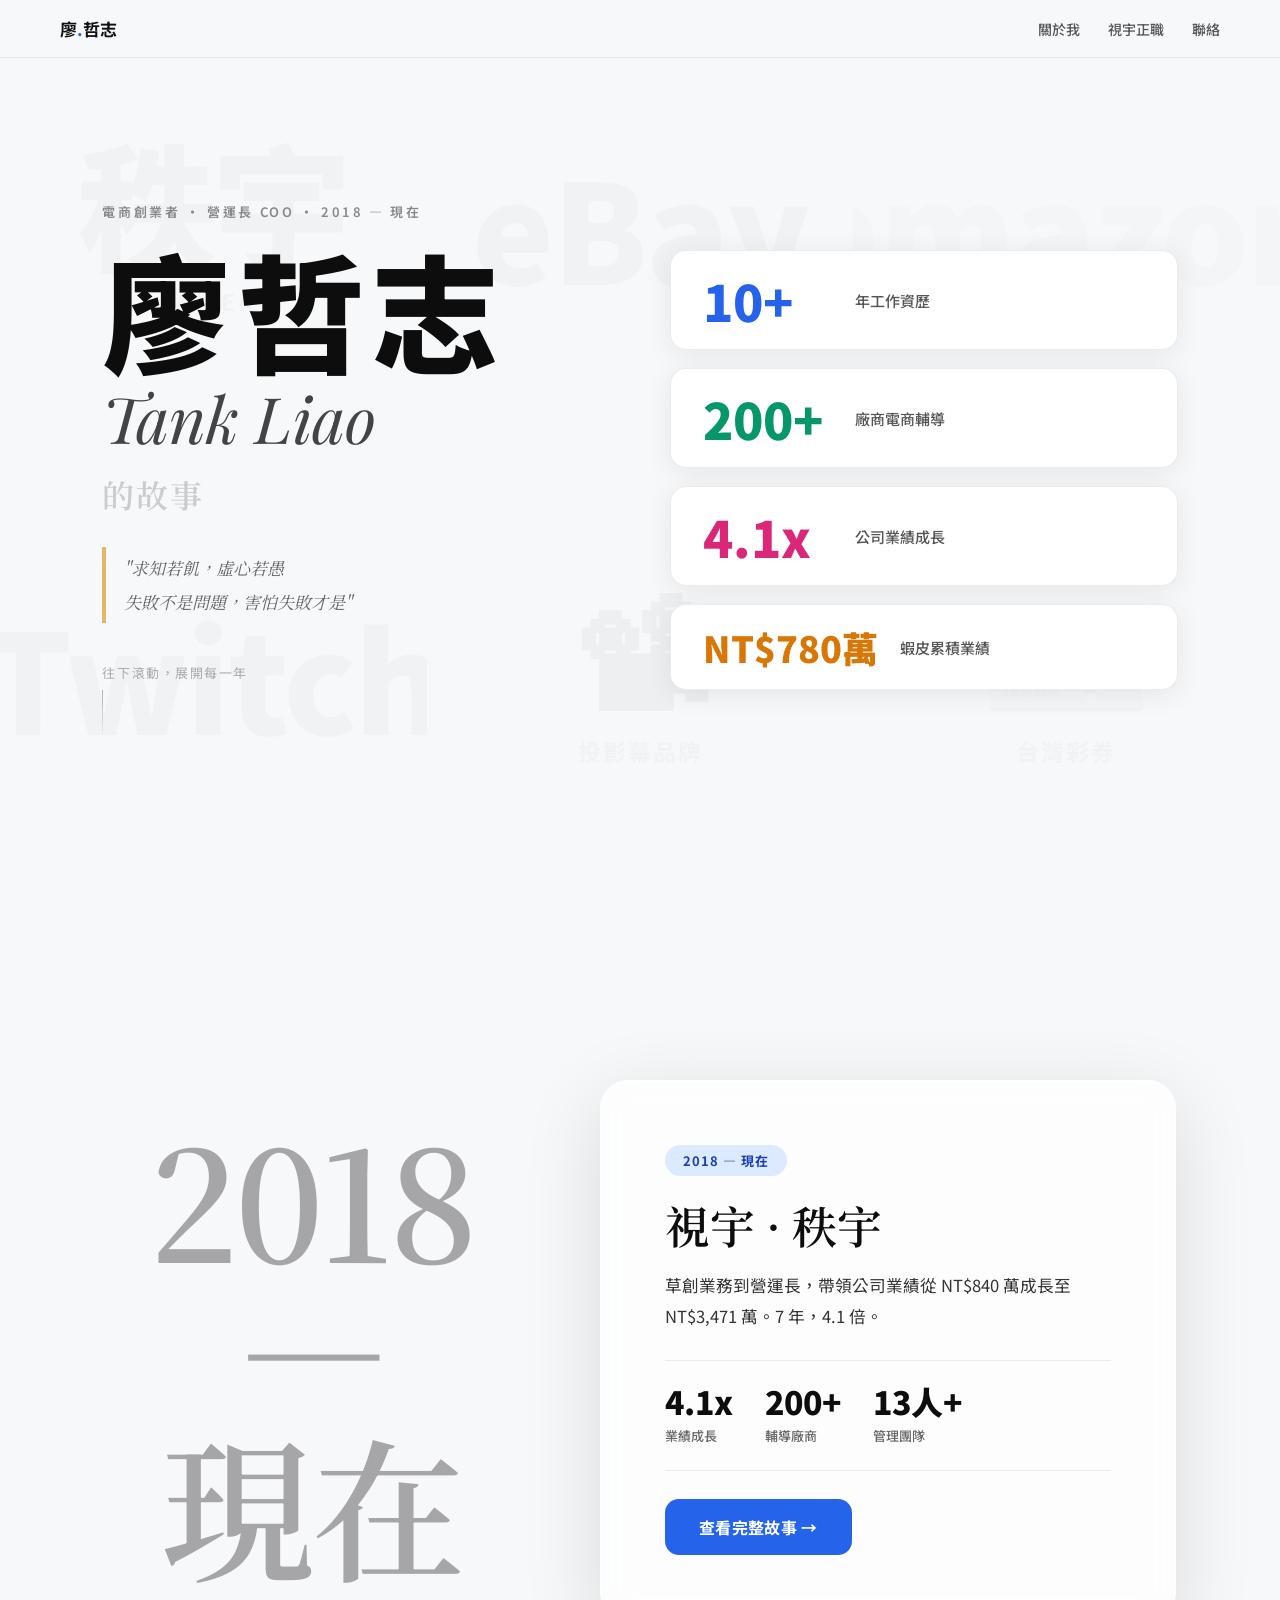
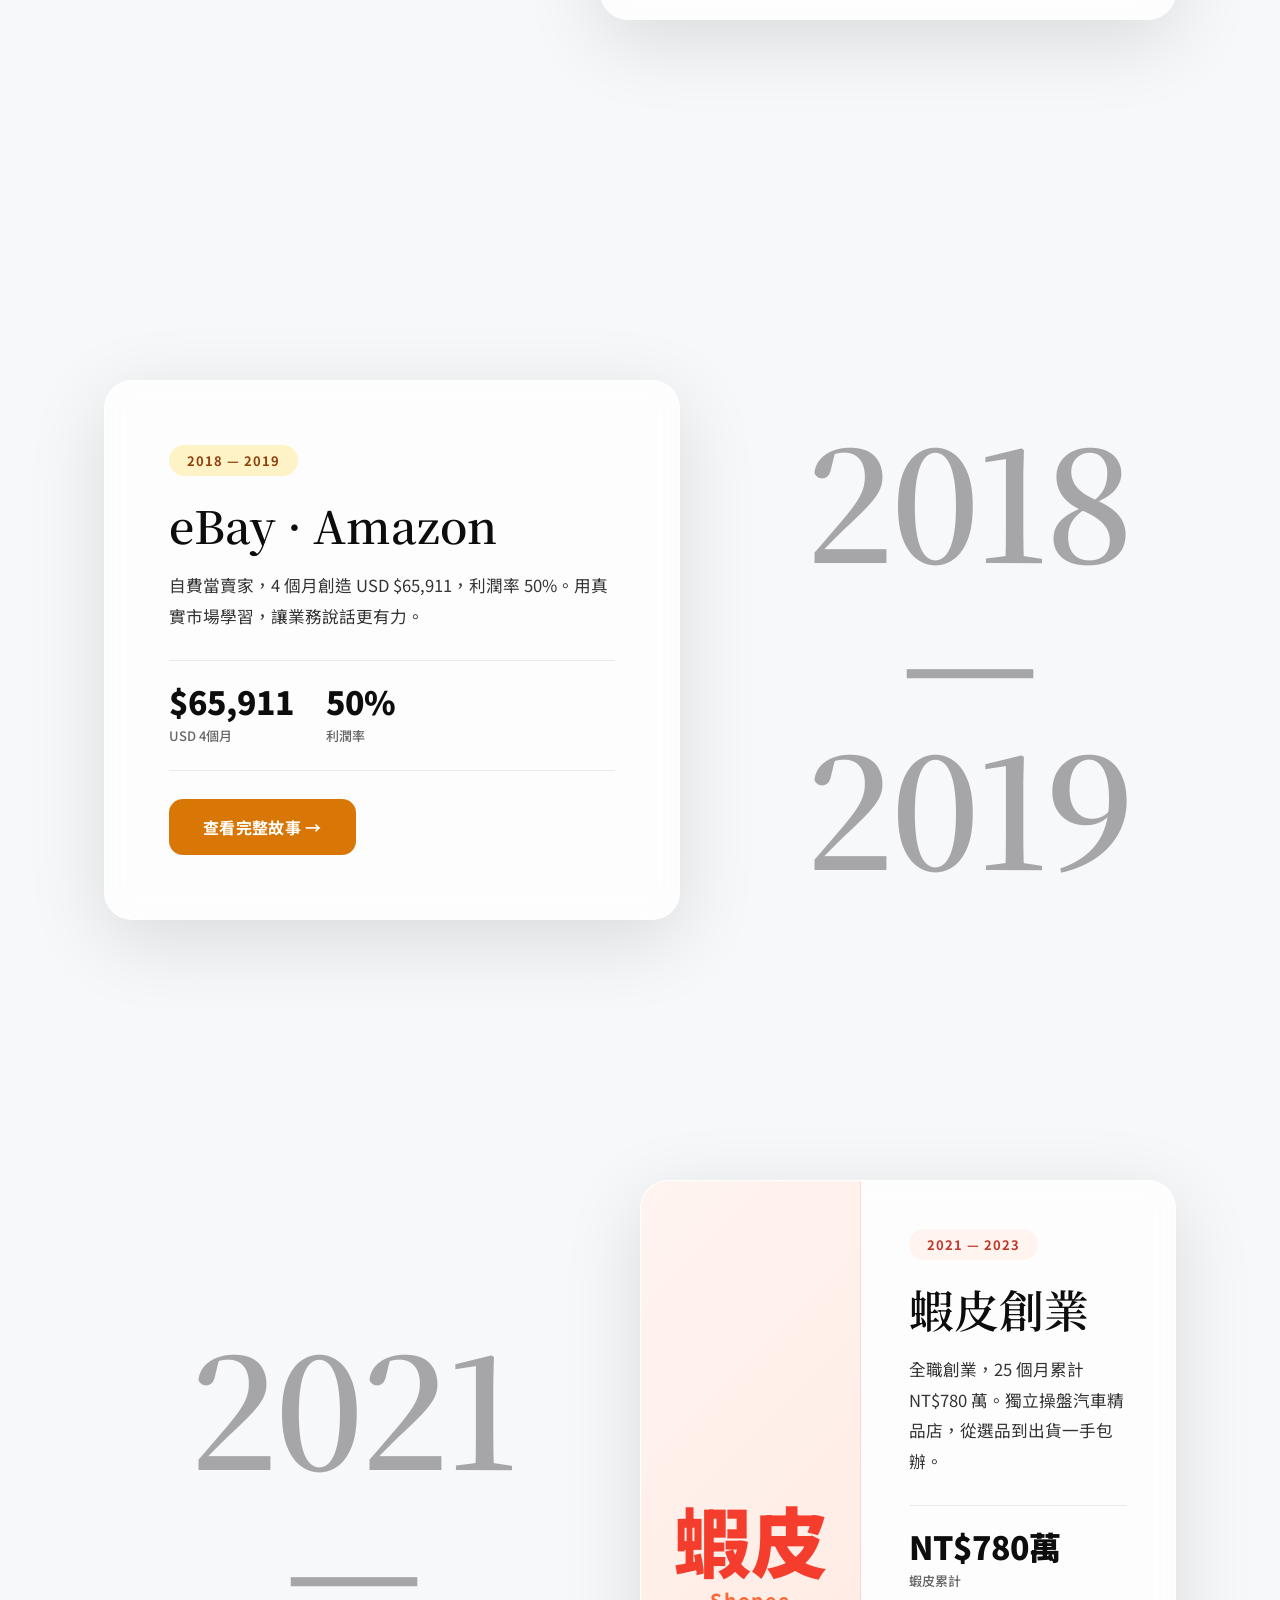
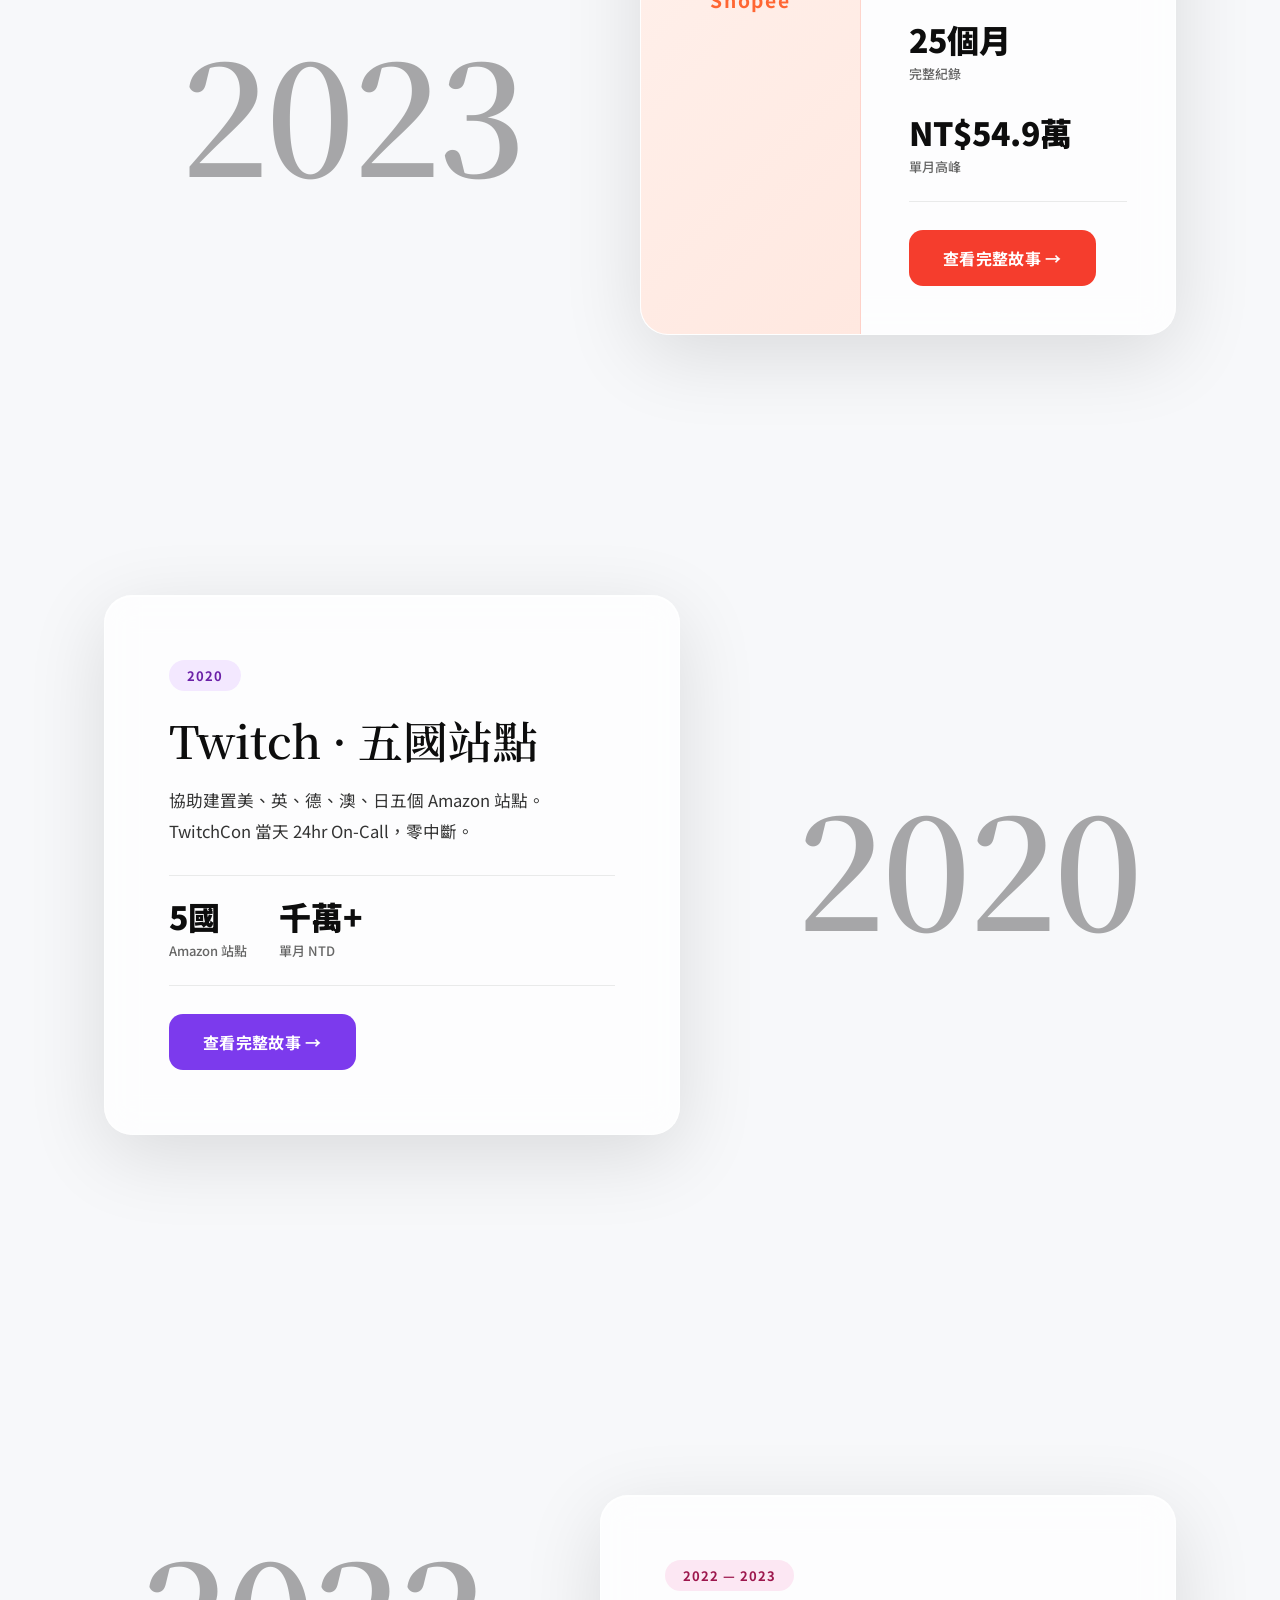
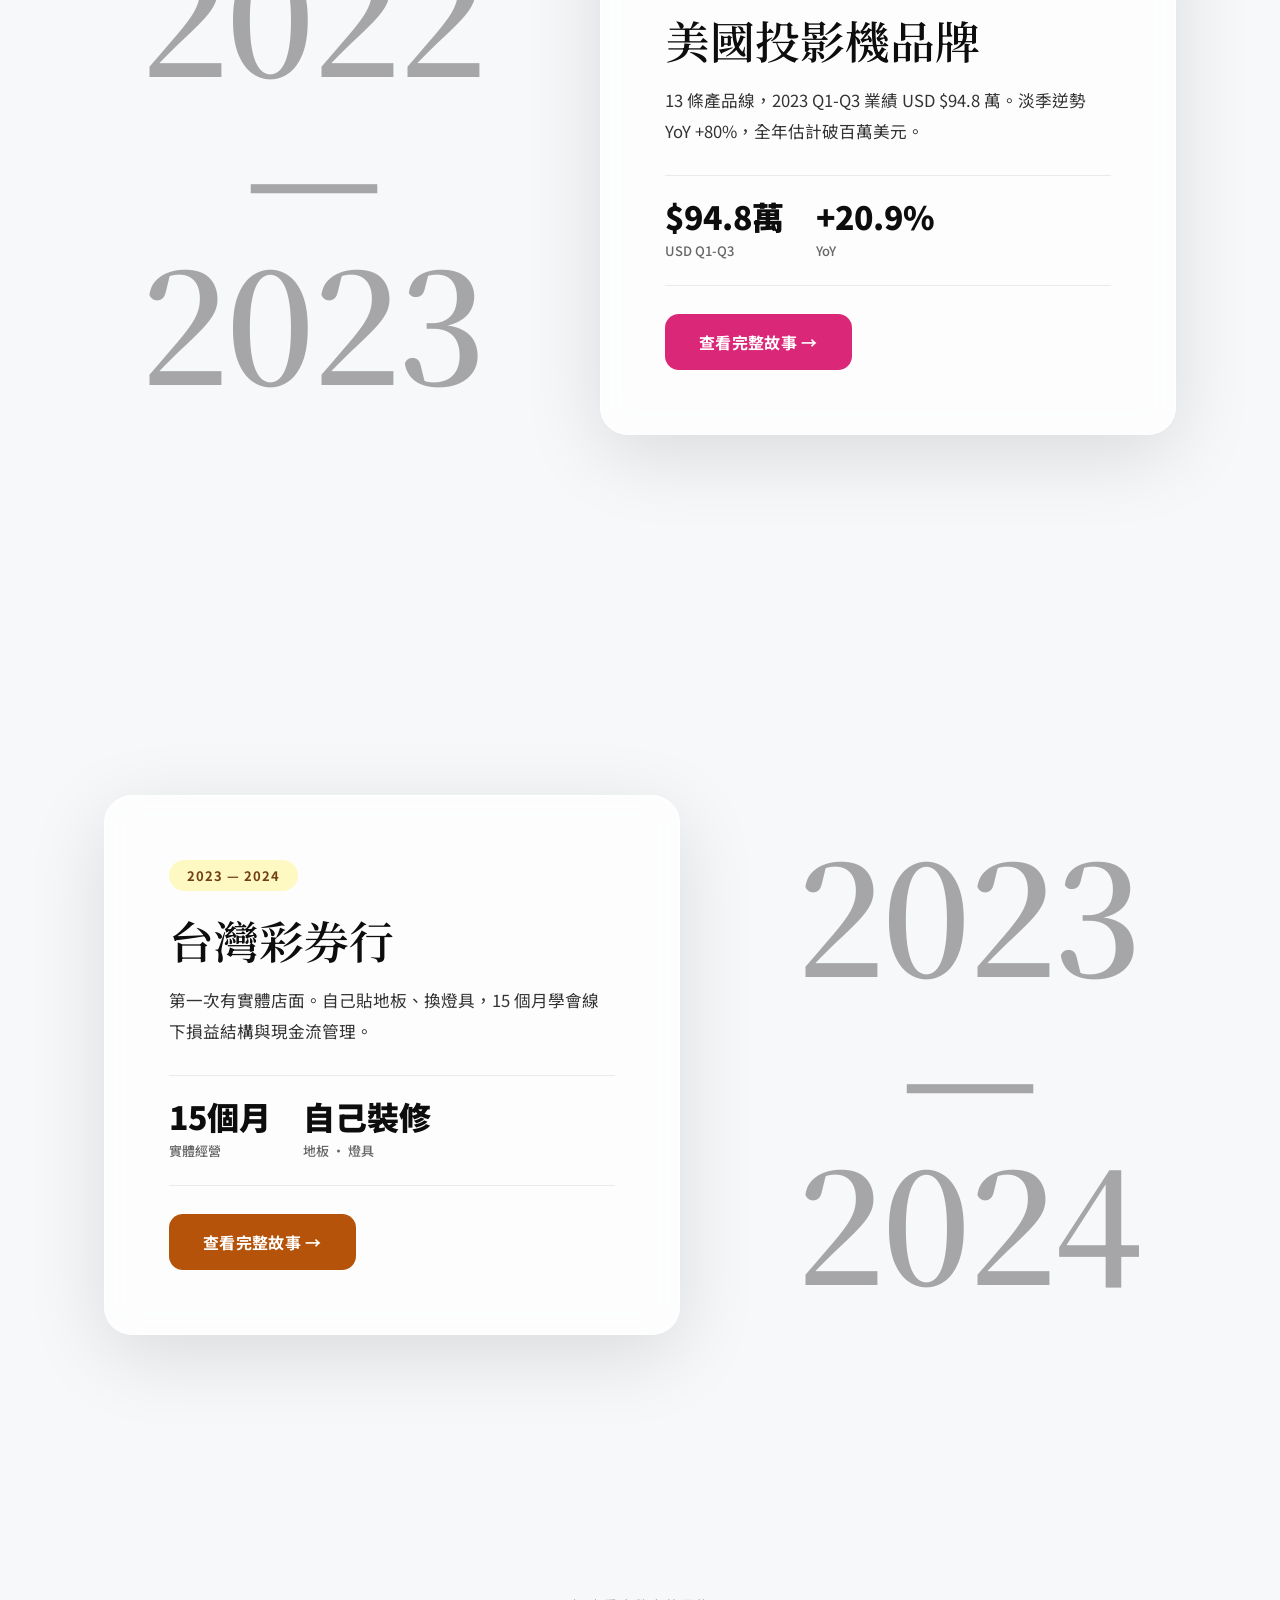
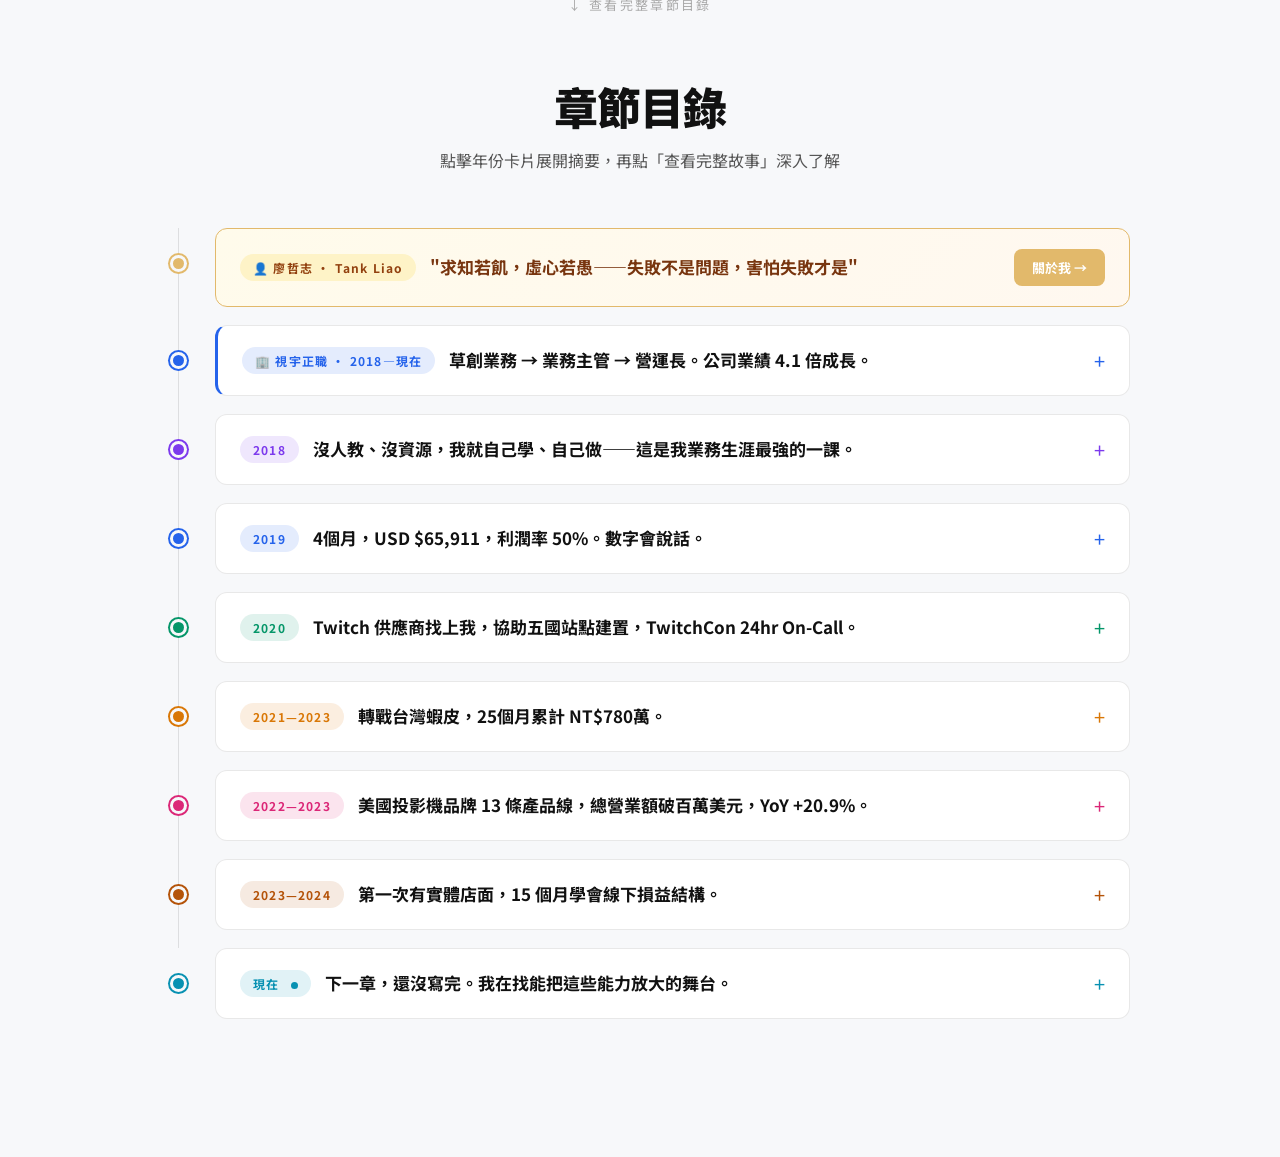
==== images/index.html @ e95f1db7 "Add files via upload" ====
<!DOCTYPE html>
<html lang="zh-TW">
<head>
<meta charset="UTF-8">
<meta name="viewport" content="width=device-width, initial-scale=1.0">
<title>廖哲志 Tank Liao</title>
<link href="https://fonts.googleapis.com/css2?family=Noto+Sans+TC:wght@300;400;500;700;900&family=Noto+Serif+TC:wght@400;600&family=Playfair+Display:ital,wght@1,400;1,700&display=swap" rel="stylesheet">
<link rel="stylesheet" href="style.css">
<style>
*{box-sizing:border-box;margin:0;padding:0;}
body{background:#F7F8FA;font-family:'Noto Sans TC',sans-serif;overflow-x:hidden;}
#pb{position:fixed;top:0;left:0;height:3px;width:0;background:linear-gradient(90deg,#2563eb,#db2777,#d97706);z-index:999;}
.snav{position:fixed;top:0;left:0;right:0;z-index:300;padding:16px 60px;display:flex;align-items:center;justify-content:space-between;background:rgba(247,248,250,0.93);backdrop-filter:blur(20px);border-bottom:1px solid rgba(0,0,0,0.07);}
.snav a.logo{font-size:17px;font-weight:700;color:#111;text-decoration:none;}
.snav a.logo span{color:#2563eb;}
.snav-links{display:flex;gap:28px;}
.snav-links a{font-size:14px;font-weight:500;color:#555;text-decoration:none;transition:color .2s;}
.snav-links a:hover{color:#111;}

/* BIG BG */
.bg{position:fixed;inset:0;z-index:0;display:grid;grid-template-columns:repeat(3,1fr);grid-template-rows:repeat(2,1fr);background:#F7F8FA;pointer-events:none;}
.bc{overflow:hidden;display:flex;align-items:center;justify-content:center;opacity:0.03;filter:grayscale(100%);transition:opacity .9s ease,filter .9s ease;}
.bc.lit{opacity:0.5;filter:grayscale(0%);}
.bc img{width:100%;height:100%;object-fit:contain;transform:scale(1.3);}
.bc-fb{width:100%;height:100%;display:flex;flex-direction:column;align-items:center;justify-content:center;gap:12px;transform:scale(1.2);}
.bc-fb .t{font-size:clamp(60px,9vw,130px);font-weight:900;letter-spacing:-0.02em;line-height:1;}
.bc-fb .s{font-size:clamp(14px,1.5vw,20px);font-weight:700;letter-spacing:.1em;color:#555;}

/* FG */
.fg{position:relative;z-index:1;}

/* HERO */
.hero{min-height:100vh;display:grid;grid-template-columns:1fr 1fr;align-items:center;padding:120px 8% 80px;gap:60px;}
.hl{}
.eyebrow{font-size:13px;font-weight:600;letter-spacing:.2em;text-transform:uppercase;color:#888;margin-bottom:24px;}
.name-zh{font-family:'Noto Sans TC',sans-serif;font-size:clamp(4rem,10vw,8rem);font-weight:900;color:#0d0d0d;letter-spacing:.05em;line-height:1;margin-bottom:10px;}
.name-en{font-family:'Playfair Display',serif;font-style:italic;font-size:clamp(2rem,5vw,4rem);font-weight:400;color:#444;margin-bottom:18px;line-height:1.1;}
.subtitle{font-family:'Noto Serif TC',serif;font-size:clamp(1.2rem,2.5vw,2rem);font-weight:600;color:#ccc;letter-spacing:.06em;margin-bottom:30px;}
.quote{font-family:'Noto Serif TC',serif;font-size:clamp(14px,1.4vw,17px);font-style:italic;color:#666;border-left:4px solid #e2b96b;padding:4px 0 4px 18px;line-height:2;margin-bottom:40px;max-width:460px;}
.shint{display:flex;flex-direction:column;align-items:flex-start;gap:8px;font-size:13px;color:#aaa;letter-spacing:.12em;}
.sline{width:1px;height:48px;background:linear-gradient(to bottom,#aaa,transparent);animation:bob 2s ease-in-out infinite;}
@keyframes bob{0%,100%{opacity:.4;transform:scaleY(1);}50%{opacity:1;transform:scaleY(1.3);}}

.hr{display:flex;flex-direction:column;gap:18px;}
.sc{background:#fff;border:1px solid rgba(0,0,0,0.08);border-radius:16px;padding:24px 32px;box-shadow:0 4px 28px rgba(0,0,0,0.08);display:flex;align-items:center;gap:22px;transition:transform .2s,box-shadow .2s;}
.sc:hover{transform:translateY(-3px);box-shadow:0 10px 36px rgba(0,0,0,0.12);}
.sv{font-size:clamp(32px,4vw,50px);font-weight:900;line-height:1;min-width:130px;}
.sl{font-size:15px;color:#555;font-weight:500;line-height:1.4;}

/* STORY */
.ss{min-height:100vh;display:grid;grid-template-columns:1fr 1fr;align-items:center;padding:60px 5%;gap:0;}
.ss-yr{display:flex;align-items:center;justify-content:center;padding:40px;}
.ss-yr-txt{font-family:'Noto Serif TC',serif;font-size:clamp(5rem,12vw,10rem);font-weight:600;color:#111;opacity:0.35;line-height:1;letter-spacing:-0.02em;text-align:center;user-select:none;}
.ss-card{display:flex;align-items:center;justify-content:center;padding:40px;}
.ss.even .ss-yr{order:2;}
.ss.even .ss-card{order:1;}
.scard{
  width:45vw;max-width:600px;min-width:320px;
  background:rgba(255,255,255,0.75);
  backdrop-filter:blur(16px);
  -webkit-backdrop-filter:blur(16px);
  border:1px solid rgba(255,255,255,0.55);
  border-radius:28px;
  padding:4rem;
  box-shadow:0 20px 80px rgba(0,0,0,0.12),inset 0 1px 0 rgba(255,255,255,0.8);
  opacity:0;transform:translateY(40px);
  transition:opacity .7s ease,transform .7s ease;
}
.scard.visible{opacity:1;transform:translateY(0);}
.stag{display:inline-block;font-size:13px;font-weight:700;letter-spacing:.08em;padding:6px 18px;border-radius:100px;margin-bottom:22px;}
.stit{font-family:'Noto Serif TC',serif;font-size:clamp(2rem,3.5vw,3rem);font-weight:600;color:#0d0d0d;margin-bottom:18px;line-height:1.2;}
.sdesc{font-size:clamp(1rem,1.3vw,1.25rem);color:#333;line-height:1.85;margin-bottom:28px;}
.snums{display:flex;gap:32px;padding:24px 0;border-top:1px solid rgba(0,0,0,0.08);border-bottom:1px solid rgba(0,0,0,0.08);margin-bottom:28px;flex-wrap:wrap;}
.snum strong{font-size:clamp(1.6rem,2.5vw,2.2rem);font-weight:900;color:#0d0d0d;display:block;margin-bottom:5px;line-height:1;}
.snum span{font-size:13px;color:#666;font-weight:500;}
.sbtn{display:inline-flex;align-items:center;gap:10px;padding:16px 34px;color:#fff;font-size:16px;font-weight:700;border-radius:14px;text-decoration:none;transition:opacity .2s,transform .2s;letter-spacing:.02em;}
.sbtn:hover{opacity:.88;transform:translateY(-3px);}
.divider{text-align:center;padding:80px 20px 20px;font-size:13px;color:#aaa;letter-spacing:.18em;}

/* TIMELINE */
.tls{padding:40px 60px 120px;max-width:1100px;margin:0 auto;}
.tlh{text-align:center;margin-bottom:56px;}
.tlh h2{font-family:'Noto Sans TC',sans-serif;font-size:clamp(28px,4vw,44px);font-weight:900;letter-spacing:-.02em;color:#111;}
.tlh p{font-size:16px;color:#555;margin-top:10px;}
.chs{display:flex;flex-direction:column;}
.ch{position:relative;border-left:1px solid rgba(0,0,0,0.1);margin-left:28px;padding-left:36px;padding-bottom:4px;}
.ch:last-child{border-left-color:transparent;}
.ch::before{content:'';position:absolute;left:-6px;top:30px;width:11px;height:11px;border-radius:50%;background:var(--dc);box-shadow:0 0 0 3px #F7F8FA,0 0 0 5px var(--dc);z-index:1;}
.ch.open::before{box-shadow:0 0 0 3px #F7F8FA,0 0 12px var(--dc),0 0 0 5px var(--dc);}
.chcard{background:#fff;border:1px solid rgba(0,0,0,0.09);border-radius:12px;margin-bottom:14px;overflow:hidden;transition:border-color .25s,box-shadow .25s;}
.chcard:hover{border-color:var(--dc);}
.ch.open .chcard{border-color:var(--dc);box-shadow:0 0 24px -8px var(--dc);}
.ctop{display:grid;grid-template-columns:auto 1fr auto;gap:14px;align-items:center;padding:20px 24px;cursor:pointer;user-select:none;}
.cyr{font-size:12px;font-weight:700;letter-spacing:.1em;color:var(--dc);background:color-mix(in srgb,var(--dc) 12%,transparent);padding:5px 13px;border-radius:100px;white-space:nowrap;flex-shrink:0;}
.cpunch{font-size:clamp(14px,1.6vw,17px);font-weight:700;line-height:1.4;color:#111;}
.ctog{font-size:20px;color:var(--dc);flex-shrink:0;transition:transform .35s cubic-bezier(.34,1.56,.64,1);}
.ch.open .ctog{transform:rotate(45deg);}
.exp{max-height:0;overflow:hidden;transition:max-height .5s cubic-bezier(.16,1,.3,1);}
.ch.open .exp{max-height:400px;}
.expin{border-top:1px solid rgba(0,0,0,0.07);padding:18px 24px 22px;display:grid;grid-template-columns:1fr auto;gap:18px;align-items:end;}
.exsum{font-size:15px;line-height:1.85;color:#333;}
.exsum strong{color:#111;font-weight:700;}
.exkpis{display:flex;flex-wrap:wrap;gap:8px;margin-top:12px;}
.exkpi{font-size:12px;padding:4px 12px;border-radius:100px;background:color-mix(in srgb,var(--dc) 10%,transparent);color:var(--dc);font-weight:600;}
.dlink{display:inline-flex;align-items:center;gap:7px;padding:11px 20px;background:var(--dc);color:#fff;font-size:13px;font-weight:700;border-radius:8px;text-decoration:none;white-space:nowrap;flex-shrink:0;transition:opacity .2s,transform .2s;}
.dlink:hover{opacity:.88;transform:translateY(-2px);}
.pulse{display:inline-block;width:7px;height:7px;border-radius:50%;background:var(--dc);margin-left:7px;vertical-align:middle;animation:p 1.8s ease-in-out infinite;}
@keyframes p{0%,100%{opacity:1}50%{opacity:.2}}
.reveal{opacity:0;transform:translateY(20px);transition:opacity .6s ease,transform .6s ease;}
.reveal.visible{opacity:1;transform:translateY(0);}

.ss-shopee .ss-card{padding:20px 40px 20px 0;}
.scard-shopee{width:100%;max-width:780px;padding:0;overflow:hidden;}
.shopee-inner{display:grid;grid-template-columns:220px 1fr;min-height:420px;}
.shopee-logo-col{background:linear-gradient(135deg,#fff4f0,#ffe8e0);display:flex;align-items:center;justify-content:center;padding:40px 24px;border-right:1px solid rgba(245,61,45,0.15);flex-shrink:0;}
.shopee-logo-box{display:flex;flex-direction:column;align-items:center;justify-content:center;width:100%;height:100%;}
.shopee-logo-box img{width:140px;height:140px;object-fit:contain;}
.shopee-logo-fallback{display:flex;flex-direction:column;align-items:center;justify-content:center;}
.shopee-content-col{padding:3rem 3rem;}

@media(max-width:900px){
  .snav{padding:14px 20px;}.snav-links{display:none;}
  .hero{grid-template-columns:1fr;padding:80px 6% 60px;gap:40px;}
  .hr{flex-direction:row;flex-wrap:wrap;}
  .sc{flex:1;min-width:140px;padding:16px 20px;}
  .sv{font-size:clamp(24px,5vw,36px);min-width:auto;}
  .ss{grid-template-columns:1fr;padding:40px 5%;}
  .ss-yr{display:none;}
  .ss-card{padding:20px;}
  .ss.even .ss-card{order:0;}
  .ss-shopee .ss-card{padding:0 !important;}
  .shopee-inner{grid-template-columns:1fr;}
  .shopee-logo-col{padding:32px;min-height:180px;}
  .shopee-content-col{padding:1.75rem;}
  .scard{width:100%;min-width:0;padding:2rem 1.75rem;}
  .stit{font-size:1.8rem;}
  .sdesc{font-size:1rem;}
  .snum strong{font-size:1.5rem;}
  .tls{padding:20px 20px 80px;}
  .ctop{grid-template-columns:1fr auto;}.cyr{display:none;}
  .expin{grid-template-columns:1fr;}.dlink{width:100%;justify-content:center;}
}
</style>
</head>
<body>
<div id="pb"></div>

<!-- BIG BG GRID -->
<div class="bg" id="bg">
  <div class="bc" id="bc0">
    <img src="images/logo-siyu.png" alt=""
      onerror="this.parentNode.innerHTML='<div class=bc-fb><div class=t style=color:#2563eb>秩宇</div><div class=s>WISER</div></div>'">
  </div>
  <div class="bc" id="bc1">
    <img src="images/logo-ebay.png" alt=""
      onerror="this.parentNode.innerHTML='<div class=bc-fb><div class=t style=color:#e53238>eBay</div></div>'">
  </div>
  <div class="bc" id="bc2">
    <img src="images/logo-amazon.png" alt=""
      onerror="this.parentNode.innerHTML='<div class=bc-fb><div class=t style=color:#ff9900>amazon</div></div>'">
  </div>
  <div class="bc" id="bc3">
    <img src="images/logo-twitch.png" alt=""
      onerror="this.parentNode.innerHTML='<div class=bc-fb><div class=t style=color:#9147ff>Twitch</div></div>'">
  </div>
  <div class="bc" id="bc4">
    <div class="bc-fb">
      <div class="t">📽</div>
      <div class="s">投影幕品牌</div>
    </div>
  </div>
  <div class="bc" id="bc5">
    <div class="bc-fb">
      <div class="t">🎫</div>
      <div class="s">台灣彩券</div>
    </div>
  </div>
</div>

<!-- FG -->
<div class="fg">
  <nav class="snav">
    <a href="index.html" class="logo">廖<span>.</span>哲志</a>
    <div class="snav-links">
      <a href="about.html">關於我</a>
      <a href="siyu.html">視宇正職</a>
      <a href="contact.html">聯絡</a>
    </div>
  </nav>

  <section class="hero" id="hero">
    <div class="hl">
      <div class="eyebrow">電商創業者 · 營運長 COO · 2018 — 現在</div>
      <div class="name-zh">廖哲志</div>
      <div class="name-en">Tank Liao</div>
      <div class="subtitle">的故事</div>
      <div class="quote">"求知若飢，虛心若愚<br>失敗不是問題，害怕失敗才是"</div>
      <div class="shint"><span>往下滾動，展開每一年</span><div class="sline"></div></div>
    </div>
    <div class="hr">
      <div class="sc"><div class="sv" style="color:#2563eb">10+</div><div class="sl">年工作資歷</div></div>
      <div class="sc"><div class="sv" style="color:#059669">200+</div><div class="sl">廠商電商輔導</div></div>
      <div class="sc"><div class="sv" style="color:#db2777">4.1x</div><div class="sl">公司業績成長</div></div>
      <div class="sc"><div class="sv" style="color:#d97706;font-size:clamp(22px,3vw,36px)">NT$780萬</div><div class="sl">蝦皮累積業績</div></div>
    </div>
  </section>

  <!-- s1: odd → yr left, card right | logos: 0(視宇) -->
  <section class="ss" data-target-logos="0">
    <div class="ss-yr"><div class="ss-yr-txt">2018<br>—<br>現在</div></div>
    <div class="ss-card"><div class="scard">
      <div class="stag" style="background:#dbeafe;color:#1e40af">2018 — 現在</div>
      <div class="stit">視宇 · 秩宇</div>
      <div class="sdesc">草創業務到營運長，帶領公司業績從 NT$840 萬成長至 NT$3,471 萬。7 年，4.1 倍。</div>
      <div class="snums">
        <div class="snum"><strong>4.1x</strong><span>業績成長</span></div>
        <div class="snum"><strong>200+</strong><span>輔導廠商</span></div>
        <div class="snum"><strong>13人+</strong><span>管理團隊</span></div>
      </div>
      <a href="siyu.html" class="sbtn" style="background:#2563eb">查看完整故事 →</a>
    </div></div>
  </section>

  <!-- s2: even → card left, yr right | logos: 1(eBay)+2(Amazon) -->
  <section class="ss even" data-target-logos="1,2">
    <div class="ss-card"><div class="scard">
      <div class="stag" style="background:#fef3c7;color:#92400e">2018 — 2019</div>
      <div class="stit">eBay · Amazon</div>
      <div class="sdesc">自費當賣家，4 個月創造 USD $65,911，利潤率 50%。用真實市場學習，讓業務說話更有力。</div>
      <div class="snums">
        <div class="snum"><strong>$65,911</strong><span>USD 4個月</span></div>
        <div class="snum"><strong>50%</strong><span>利潤率</span></div>
      </div>
      <a href="2019.html" class="sbtn" style="background:#d97706">查看完整故事 →</a>
    </div></div>
    <div class="ss-yr"><div class="ss-yr-txt">2018<br>—<br>2019</div></div>
  </section>

  <!-- s3: 蝦皮特殊版型 — 左側年份浮水印 + 右側寬卡(內含蝦皮logo) -->
  <section class="ss ss-shopee" data-target-logos="">
    <div class="ss-yr"><div class="ss-yr-txt">2021<br>—<br>2023</div></div>
    <div class="ss-card ss-card-wide"><div class="scard scard-shopee">
      <div class="shopee-inner">
        <div class="shopee-logo-col">
          <div class="shopee-logo-box">
            <img src="images/logo-shopee.png" alt="蝦皮"
              onerror="this.style.display='none';this.nextElementSibling.style.display='flex'">
            <div class="shopee-logo-fallback" style="display:none;">
              <div style="font-size:clamp(3rem,6vw,5.5rem);font-weight:900;color:#f53d2d;line-height:1;">蝦皮</div>
              <div style="font-size:clamp(0.9rem,1.5vw,1.2rem);font-weight:700;color:#ff6633;letter-spacing:.1em;margin-top:8px;">Shopee</div>
            </div>
          </div>
        </div>
        <div class="shopee-content-col">
          <div class="stag" style="background:#fff4f0;color:#c0392b">2021 — 2023</div>
          <div class="stit">蝦皮創業</div>
          <div class="sdesc">全職創業，25 個月累計 NT$780 萬。獨立操盤汽車精品店，從選品到出貨一手包辦。</div>
          <div class="snums">
            <div class="snum"><strong>NT$780萬</strong><span>蝦皮累計</span></div>
            <div class="snum"><strong>25個月</strong><span>完整紀錄</span></div>
            <div class="snum"><strong>NT$54.9萬</strong><span>單月高峰</span></div>
          </div>
          <a href="shopee.html" class="sbtn" style="background:#f53d2d">查看完整故事 →</a>
        </div>
      </div>
    </div></div>
  </section>

  <!-- s4: even → card left, yr right | logos: 2(Amazon)+3(Twitch) -->
  <section class="ss even" data-target-logos="2,3">
    <div class="ss-card"><div class="scard">
      <div class="stag" style="background:#f3e8ff;color:#6b21a8">2020</div>
      <div class="stit">Twitch · 五國站點</div>
      <div class="sdesc">協助建置美、英、德、澳、日五個 Amazon 站點。TwitchCon 當天 24hr On-Call，零中斷。</div>
      <div class="snums">
        <div class="snum"><strong>5國</strong><span>Amazon 站點</span></div>
        <div class="snum"><strong>千萬+</strong><span>單月 NTD</span></div>
      </div>
      <a href="2020.html" class="sbtn" style="background:#7c3aed">查看完整故事 →</a>
    </div></div>
    <div class="ss-yr"><div class="ss-yr-txt">2020</div></div>
  </section>

  <!-- s5: odd → yr left, card right | logos: 4(投影幕) -->
  <section class="ss" data-target-logos="4">
    <div class="ss-yr"><div class="ss-yr-txt">2022<br>—<br>2023</div></div>
    <div class="ss-card"><div class="scard">
      <div class="stag" style="background:#fce7f3;color:#9d174d">2022 — 2023</div>
      <div class="stit">美國投影機品牌</div>
      <div class="sdesc">13 條產品線，2023 Q1-Q3 業績 USD $94.8 萬。淡季逆勢 YoY +80%，全年估計破百萬美元。</div>
      <div class="snums">
        <div class="snum"><strong>$94.8萬</strong><span>USD Q1-Q3</span></div>
        <div class="snum"><strong>+20.9%</strong><span>YoY</span></div>
      </div>
      <a href="us-client.html" class="sbtn" style="background:#db2777">查看完整故事 →</a>
    </div></div>
  </section>

  <!-- s6: even → card left, yr right | logos: 5(彩券) -->
  <section class="ss even" data-target-logos="5">
    <div class="ss-card"><div class="scard">
      <div class="stag" style="background:#fef9c3;color:#713f12">2023 — 2024</div>
      <div class="stit">台灣彩券行</div>
      <div class="sdesc">第一次有實體店面。自己貼地板、換燈具，15 個月學會線下損益結構與現金流管理。</div>
      <div class="snums">
        <div class="snum"><strong>15個月</strong><span>實體經營</span></div>
        <div class="snum"><strong>自己裝修</strong><span>地板 · 燈具</span></div>
      </div>
      <a href="lottery.html" class="sbtn" style="background:#b45309">查看完整故事 →</a>
    </div></div>
    <div class="ss-yr"><div class="ss-yr-txt">2023<br>—<br>2024</div></div>
  </section>

  <div class="divider">↓ 查看完整章節目錄</div>

  <div class="tls" id="tlSection">
    <div class="tlh reveal"><h2>章節目錄</h2><p>點擊年份卡片展開摘要，再點「查看完整故事」深入了解</p></div>
    <div class="chs">

      <div class="ch reveal" style="--dc:#e2b96b">
        <div class="chcard" style="background:linear-gradient(135deg,#fffbeb,#fff8f0);border:1.5px solid #e2b96b;">
          <div class="ctop" style="cursor:default;">
            <div class="cyr" style="color:#92400e;background:#fef3c7;">👤 廖哲志 · Tank Liao</div>
            <div class="cpunch" style="color:#78350f;">"求知若飢，虛心若愚——失敗不是問題，害怕失敗才是"</div>
            <a href="about.html" style="display:inline-flex;align-items:center;gap:6px;padding:9px 18px;background:#e2b96b;color:#fff;font-size:13px;font-weight:700;border-radius:8px;text-decoration:none;white-space:nowrap;flex-shrink:0;">關於我 →</a>
          </div>
        </div>
      </div>

      <div class="ch reveal" style="--dc:#2563eb">
        <div class="chcard" style="border-left:3px solid #2563eb;">
          <div class="ctop" onclick="toggle(this)">
            <div class="cyr">🏢 視宇正職 · 2018—現在</div>
            <div class="cpunch">草創業務 → 業務主管 → 營運長。公司業績 4.1 倍成長。</div>
            <div class="ctog">+</div>
          </div>
          <div class="exp"><div class="expin">
            <div><div class="exsum">2018年加入視宇，2023年回歸升任<strong>業務主管</strong>，2024年升任<strong>營運長（COO）</strong>。回歸當年 YoY <strong>+86.5%</strong>。</div>
            <div class="exkpis"><span class="exkpi">NT$3,471萬 2025</span><span class="exkpi">+86.5% 回歸當年</span><span class="exkpi">COO</span></div></div>
            <a href="siyu.html" class="dlink">查看完整故事 →</a>
          </div></div>
        </div>
      </div>

      <div class="ch reveal" style="--dc:#7c3aed">
        <div class="chcard"><div class="ctop" onclick="toggle(this)">
          <div class="cyr">2018</div>
          <div class="cpunch">沒人教、沒資源，我就自己學、自己做——這是我業務生涯最強的一課。</div>
          <div class="ctog">+</div>
        </div><div class="exp"><div class="expin">
          <div><div class="exsum">自費成為 <strong>Amazon + eBay 賣家</strong>，用真實虧損和獲利逼自己搞懂每一個環節。</div>
          <div class="exkpis"><span class="exkpi">Amazon</span><span class="exkpi">eBay</span><span class="exkpi">選品研究</span></div></div>
          <a href="2018.html" class="dlink">查看完整故事 →</a>
        </div></div></div>
      </div>

      <div class="ch reveal" style="--dc:#2563eb">
        <div class="chcard"><div class="ctop" onclick="toggle(this)">
          <div class="cyr">2019</div>
          <div class="cpunch">4個月，USD $65,911，利潤率 50%。數字會說話。</div>
          <div class="ctog">+</div>
        </div><div class="exp"><div class="expin">
          <div><div class="exsum">單月穩定在 <strong>USD $14,000–$18,720</strong>，所有數據截圖均有留存。</div>
          <div class="exkpis"><span class="exkpi">$65,911 USD</span><span class="exkpi">50% 利潤率</span></div></div>
          <a href="2019.html" class="dlink">查看完整故事 →</a>
        </div></div></div>
      </div>

      <div class="ch reveal" style="--dc:#059669">
        <div class="chcard"><div class="ctop" onclick="toggle(this)">
          <div class="cyr">2020</div>
          <div class="cpunch">Twitch 供應商找上我，協助五國站點建置，TwitchCon 24hr On-Call。</div>
          <div class="ctog">+</div>
        </div><div class="exp"><div class="expin">
          <div><div class="exsum">建置美、英、德、澳、日五站，12月破 <strong>千萬 NTD</strong> 單月業績。</div>
          <div class="exkpis"><span class="exkpi">5國站點</span><span class="exkpi">24hr On-Call</span><span class="exkpi">千萬 NTD</span></div></div>
          <a href="2020.html" class="dlink">查看完整故事 →</a>
        </div></div></div>
      </div>

      <div class="ch reveal" style="--dc:#d97706">
        <div class="chcard"><div class="ctop" onclick="toggle(this)">
          <div class="cyr">2021—2023</div>
          <div class="cpunch">轉戰台灣蝦皮，25個月累計 NT$780萬。</div>
          <div class="ctog">+</div>
        </div><div class="exp"><div class="expin">
          <div><div class="exsum">單月高峰 <strong>NT$54.9萬</strong>，所有月份數據完整紀錄。</div>
          <div class="exkpis"><span class="exkpi">NT$780萬 總計</span><span class="exkpi">高峰 54.9萬</span></div></div>
          <a href="shopee.html" class="dlink">查看完整故事 →</a>
        </div></div></div>
      </div>

      <div class="ch reveal" style="--dc:#db2777">
        <div class="chcard"><div class="ctop" onclick="toggle(this)">
          <div class="cyr">2022—2023</div>
          <div class="cpunch">美國投影機品牌 13 條產品線，總營業額破百萬美元，YoY +20.9%。</div>
          <div class="ctog">+</div>
        </div><div class="exp"><div class="expin">
          <div><div class="exsum">Q1-Q3 達 <strong>USD $94.8萬</strong>，淡季 2、3 月創 <strong>80% YoY 彈跳</strong>。</div>
          <div class="exkpis"><span class="exkpi">$94.8萬 USD</span><span class="exkpi">+20.9% YoY</span></div></div>
          <a href="us-client.html" class="dlink">查看完整故事 →</a>
        </div></div></div>
      </div>

      <div class="ch reveal" style="--dc:#b45309">
        <div class="chcard"><div class="ctop" onclick="toggle(this)">
          <div class="cyr">2023—2024</div>
          <div class="cpunch">第一次有實體店面，15 個月學會線下損益結構。</div>
          <div class="ctog">+</div>
        </div><div class="exp"><div class="expin">
          <div><div class="exsum">獨立經營<strong>台灣彩券行</strong>，自己裝修，建立對管銷成本第一手認識。</div>
          <div class="exkpis"><span class="exkpi">15個月</span><span class="exkpi">實體管銷</span></div></div>
          <a href="lottery.html" class="dlink">查看完整故事 →</a>
        </div></div></div>
      </div>

      <div class="ch reveal" style="--dc:#0891b2">
        <div class="chcard"><div class="ctop" onclick="toggle(this)">
          <div class="cyr">現在 <span class="pulse"></span></div>
          <div class="cpunch">下一章，還沒寫完。我在找能把這些能力放大的舞台。</div>
          <div class="ctog">+</div>
        </div><div class="exp"><div class="expin">
          <div><div class="exsum">6年累積的不只是業績數字，而是在<strong>不同規模下找到成長引擎</strong>的能力。</div>
          <div class="exkpis"><span class="exkpi">跨境電商策略</span><span class="exkpi">多平台營運</span></div></div>
          <a href="contact.html" class="dlink">聯絡我 →</a>
        </div></div></div>
      </div>

    </div>
  </div>
</div>

<script>
window.addEventListener('scroll',()=>{
  document.getElementById('pb').style.width=(window.scrollY/(document.body.scrollHeight-window.innerHeight)*100)+'%';
});
const bcs=document.querySelectorAll('.bc');
const obs=new IntersectionObserver(entries=>{
  entries.forEach(e=>{
    if(e.isIntersecting){
      const raw=(e.target.dataset.targetLogos||'').trim();
      const targets=raw===''?[]:raw.split(',').map(n=>+n.trim()).filter(n=>n>=0&&!isNaN(n));
      bcs.forEach((c,j)=>c.classList.toggle('lit',targets.includes(j)));
      e.target.querySelector('.scard').classList.add('visible');
    }
  });
},{threshold:0.45});
document.querySelectorAll('.ss').forEach(s=>obs.observe(s));
new IntersectionObserver(entries=>{
  entries.forEach(e=>{if(e.isIntersecting)bcs.forEach(c=>c.classList.remove('lit'));});
},{threshold:0.3}).observe(document.getElementById('hero'));
const tl=document.getElementById('tlSection');
if(tl){new IntersectionObserver(entries=>{
  entries.forEach(e=>{if(e.isIntersecting)bcs.forEach(c=>c.classList.remove('lit'));});
},{threshold:0.1}).observe(tl);}
new IntersectionObserver(entries=>{
  entries.forEach(e=>{if(e.isIntersecting)e.target.classList.add('visible');});
},{threshold:0.1}).observe(document.querySelector('.tlh'));
document.querySelectorAll('.ch.reveal').forEach(el=>{
  new IntersectionObserver(entries=>{
    entries.forEach(e=>{if(e.isIntersecting)e.target.classList.add('visible');});
  },{threshold:0.1}).observe(el);
});
function toggle(el){
  const ch=el.closest('.ch');
  const open=ch.classList.contains('open');
  document.querySelectorAll('.ch.open').forEach(c=>c.classList.remove('open'));
  if(!open)ch.classList.add('open');
}
</script>
</body>
</html>
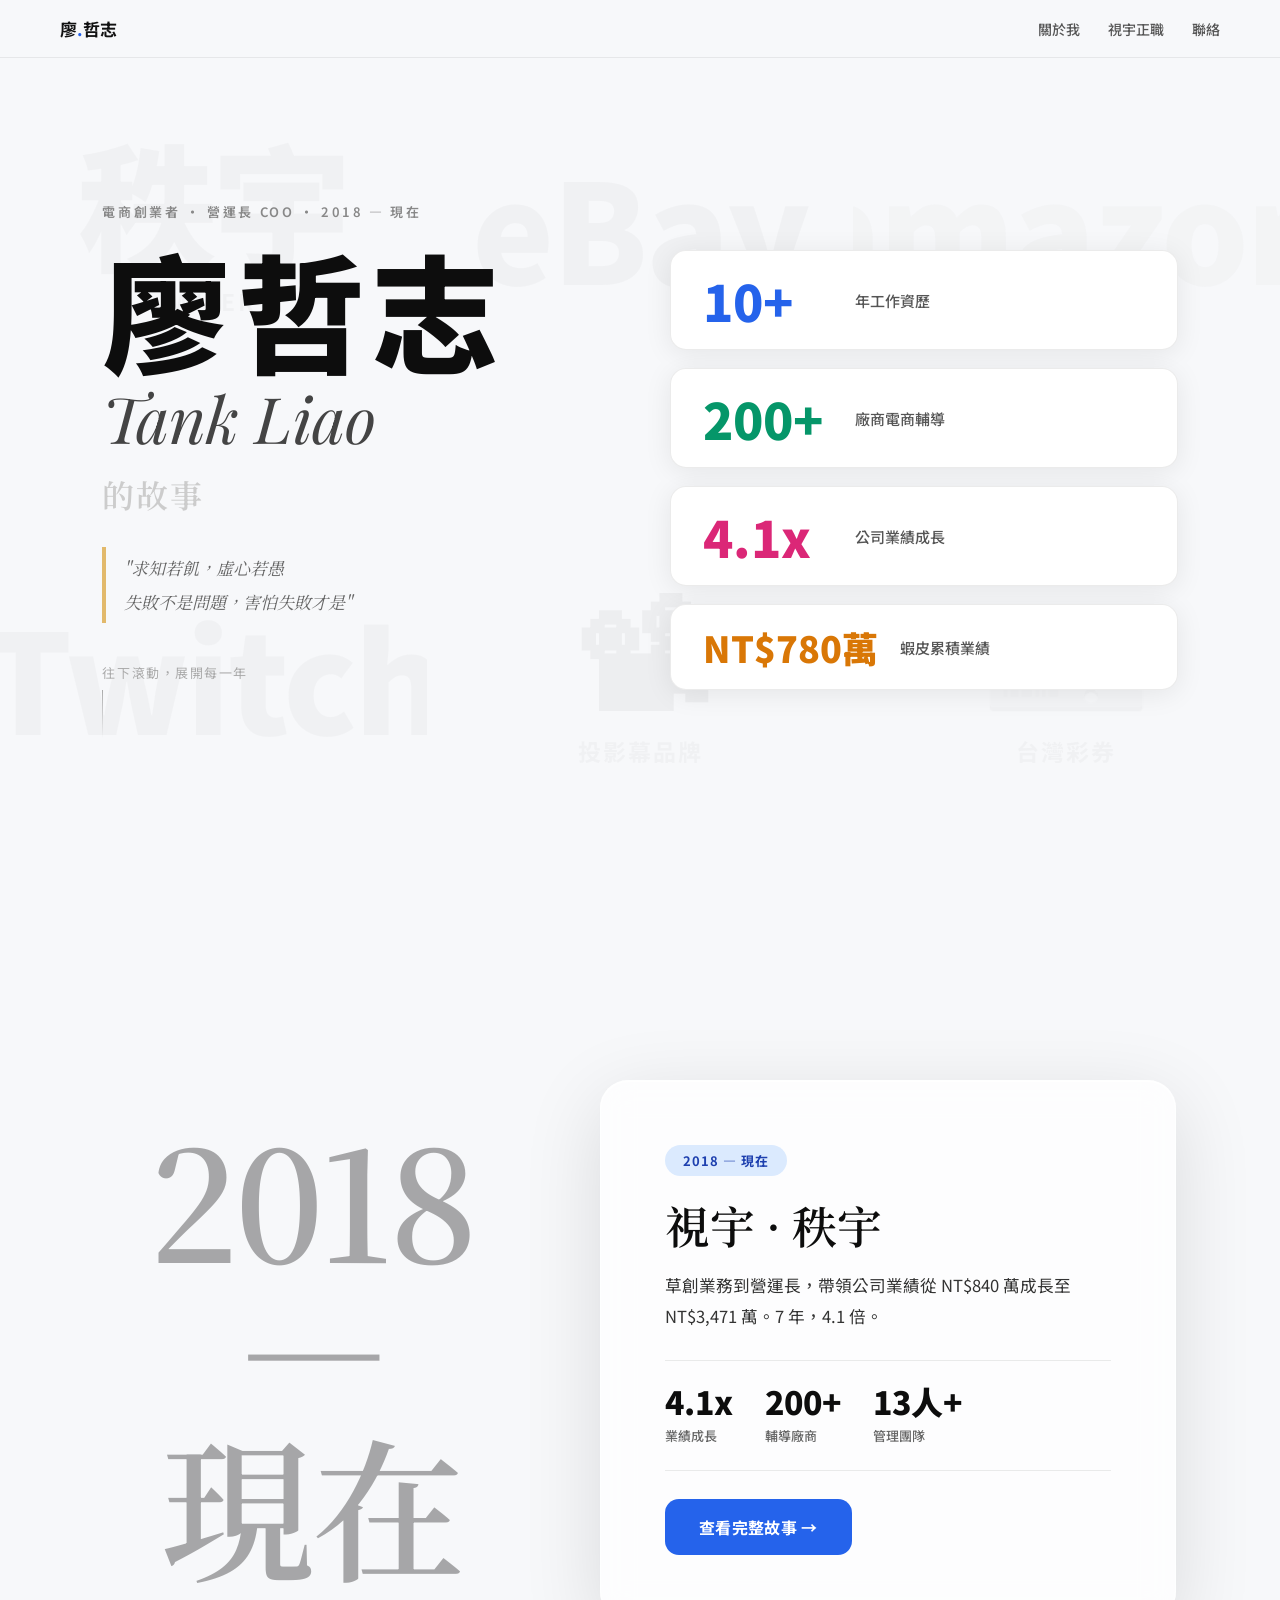
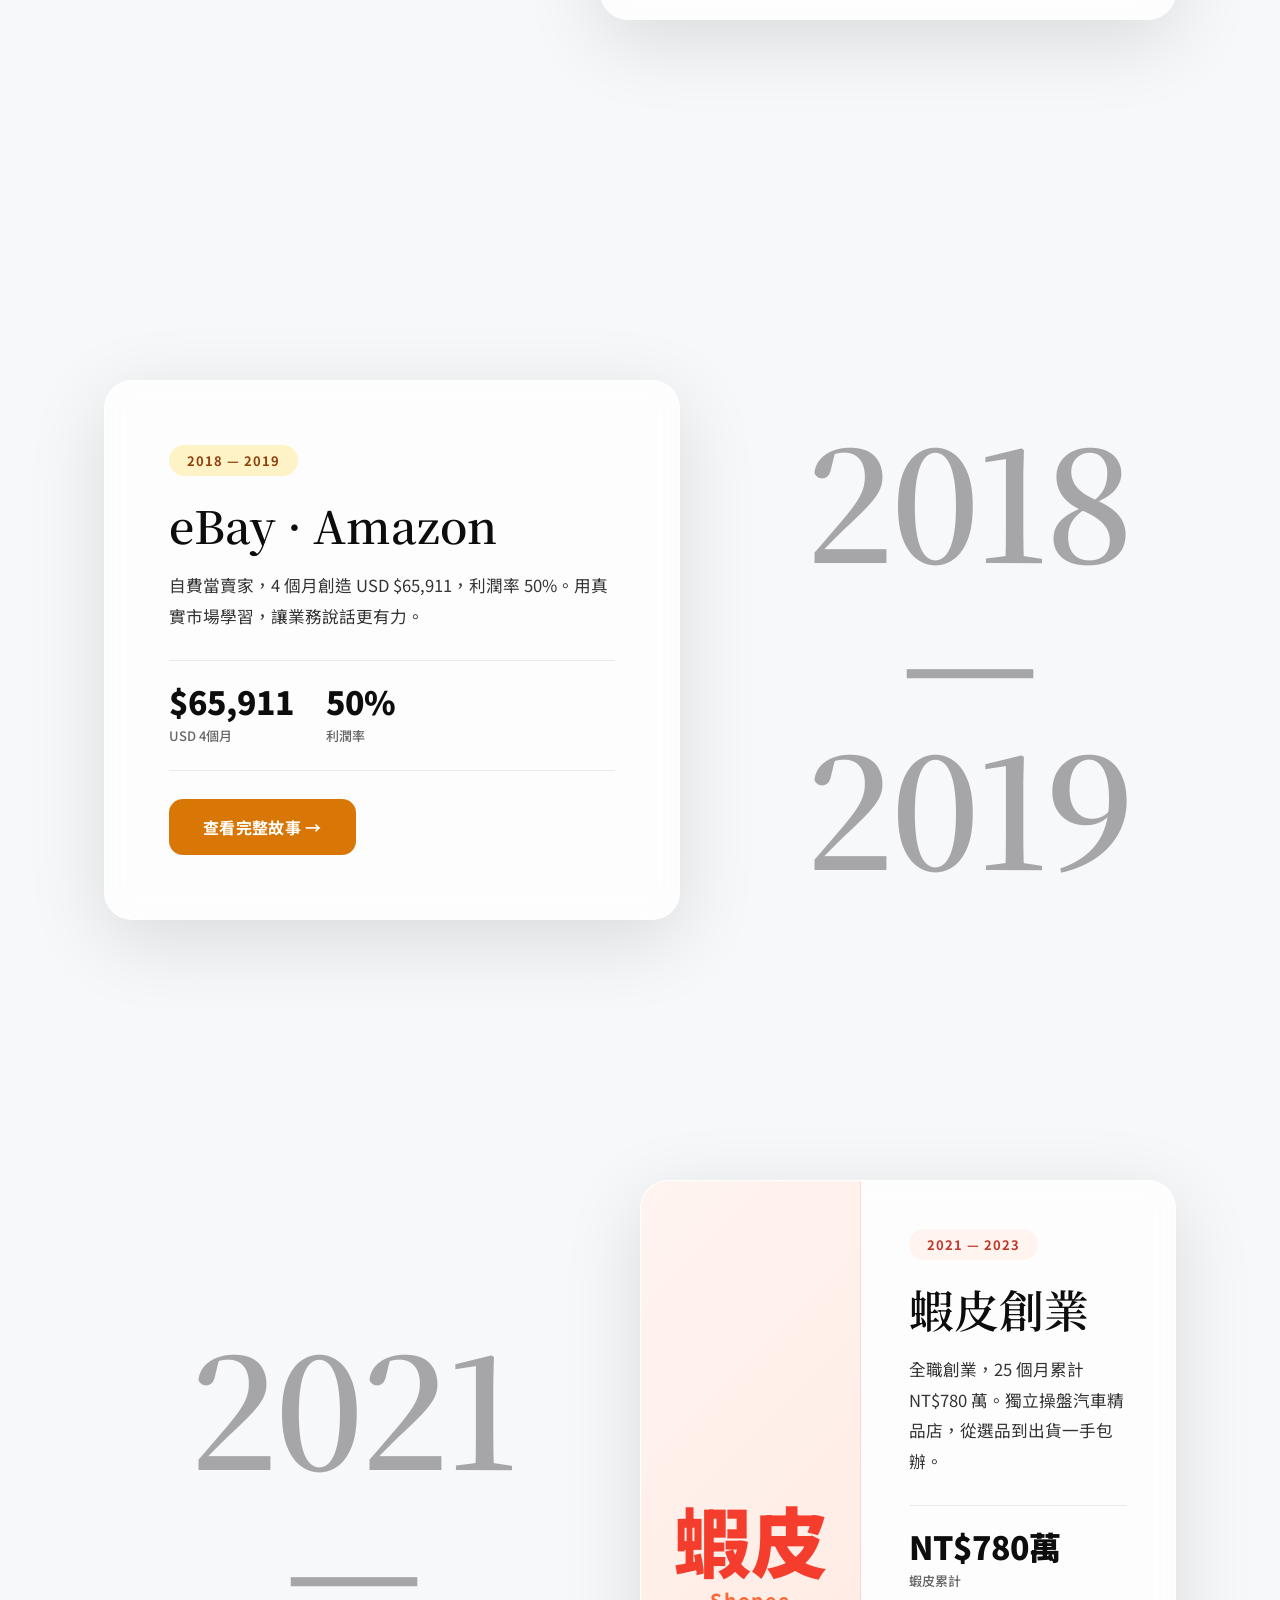
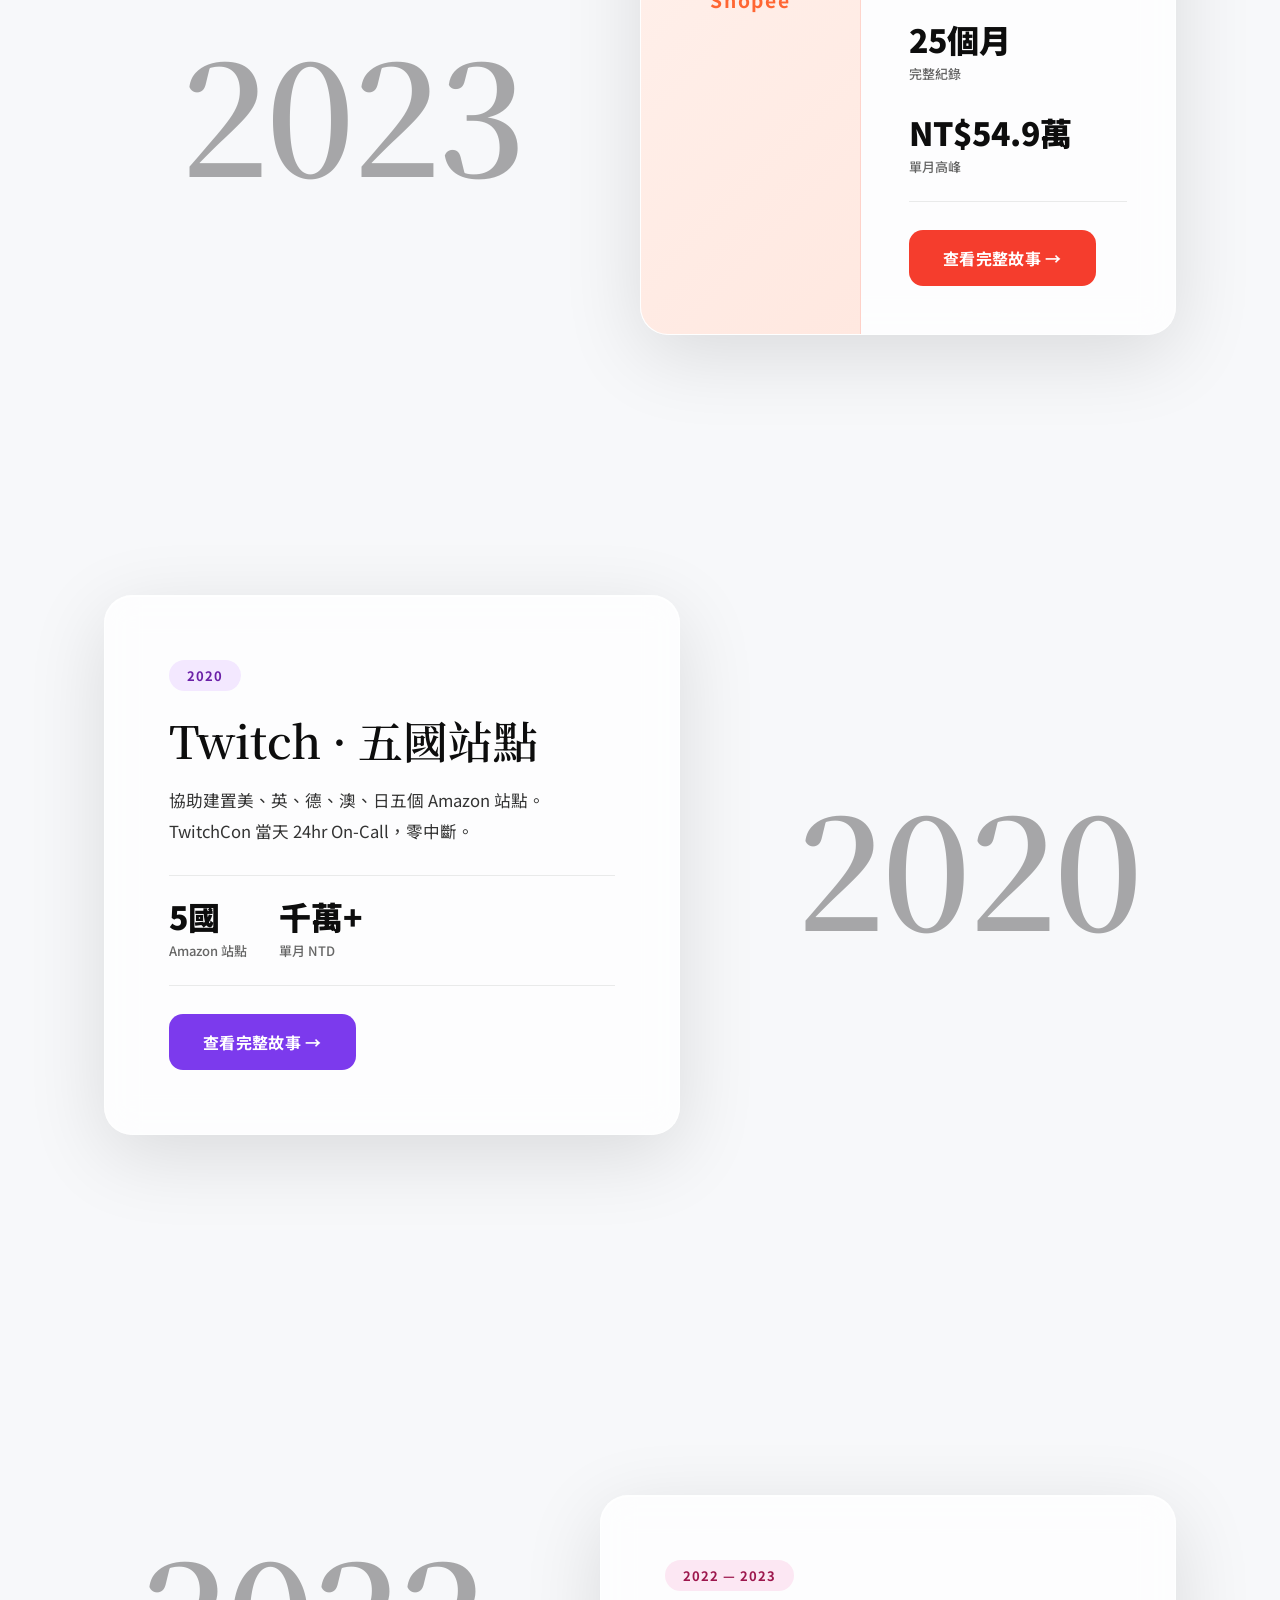
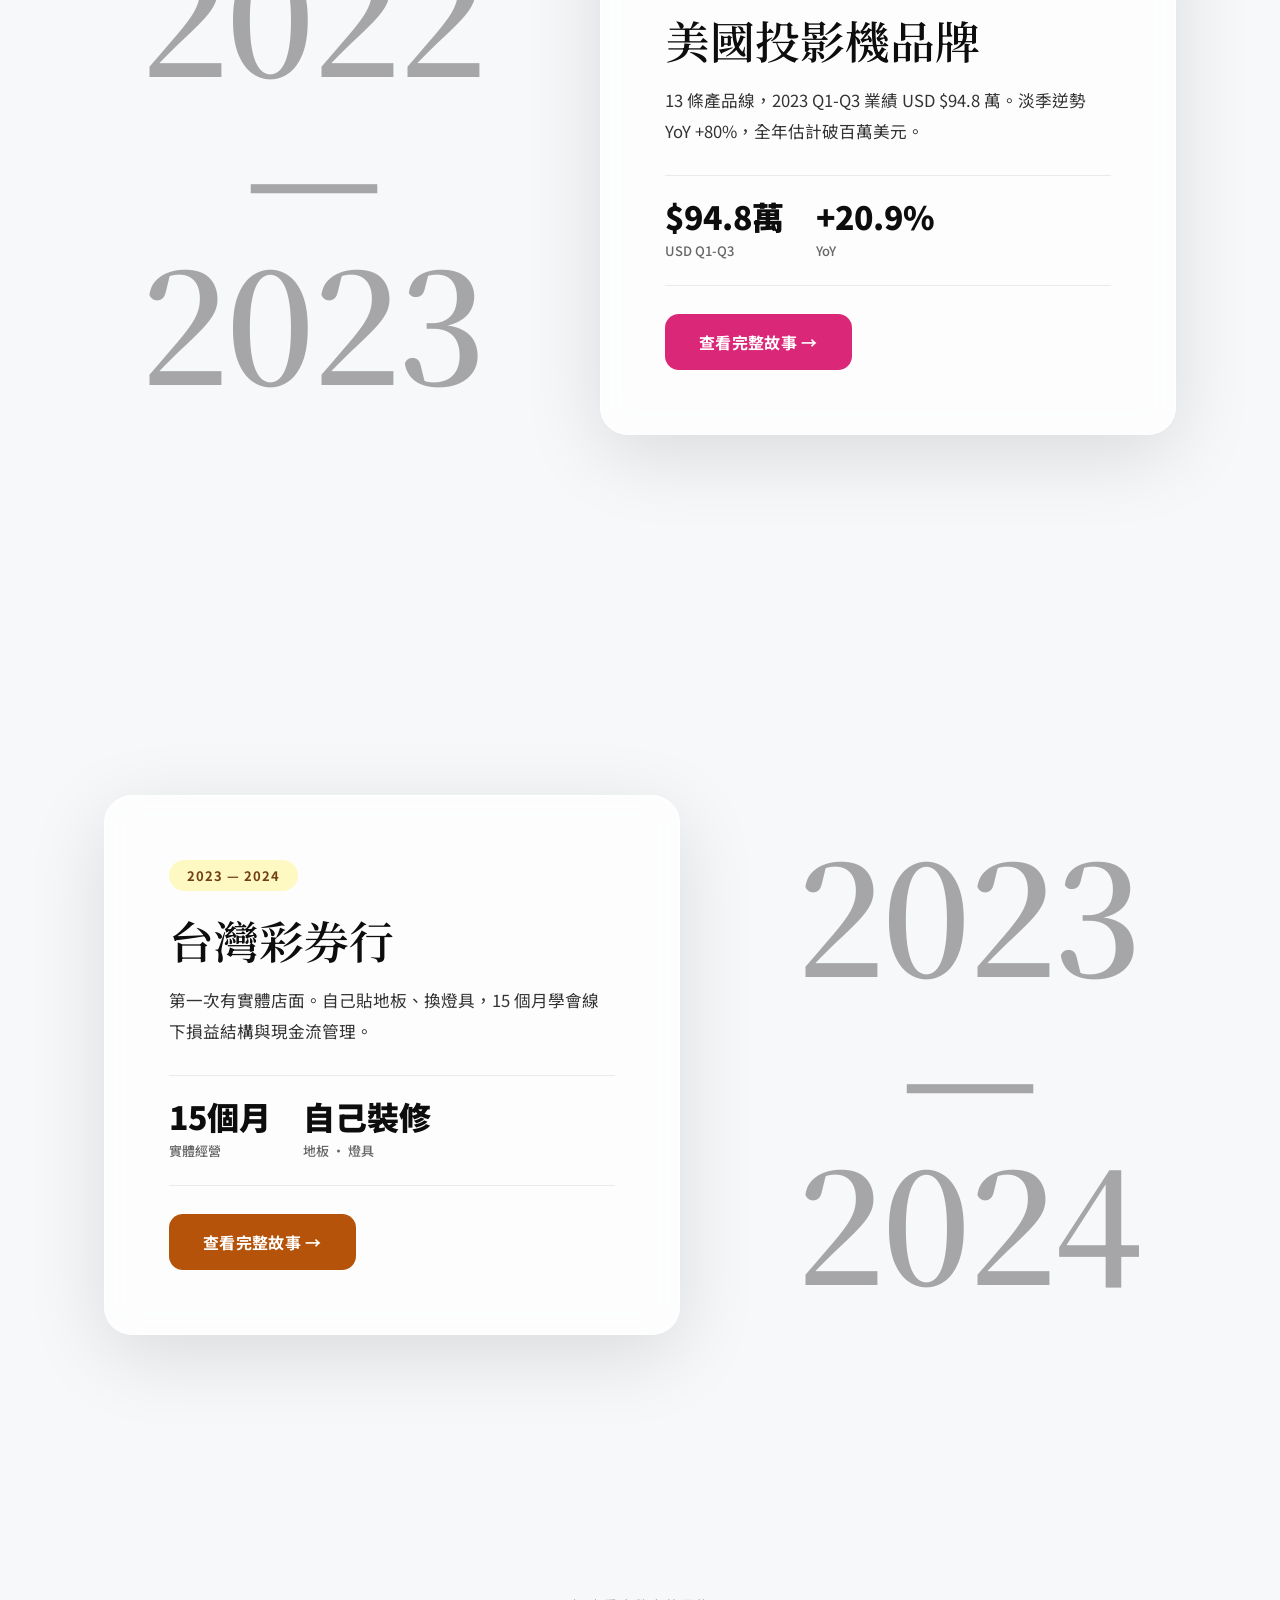
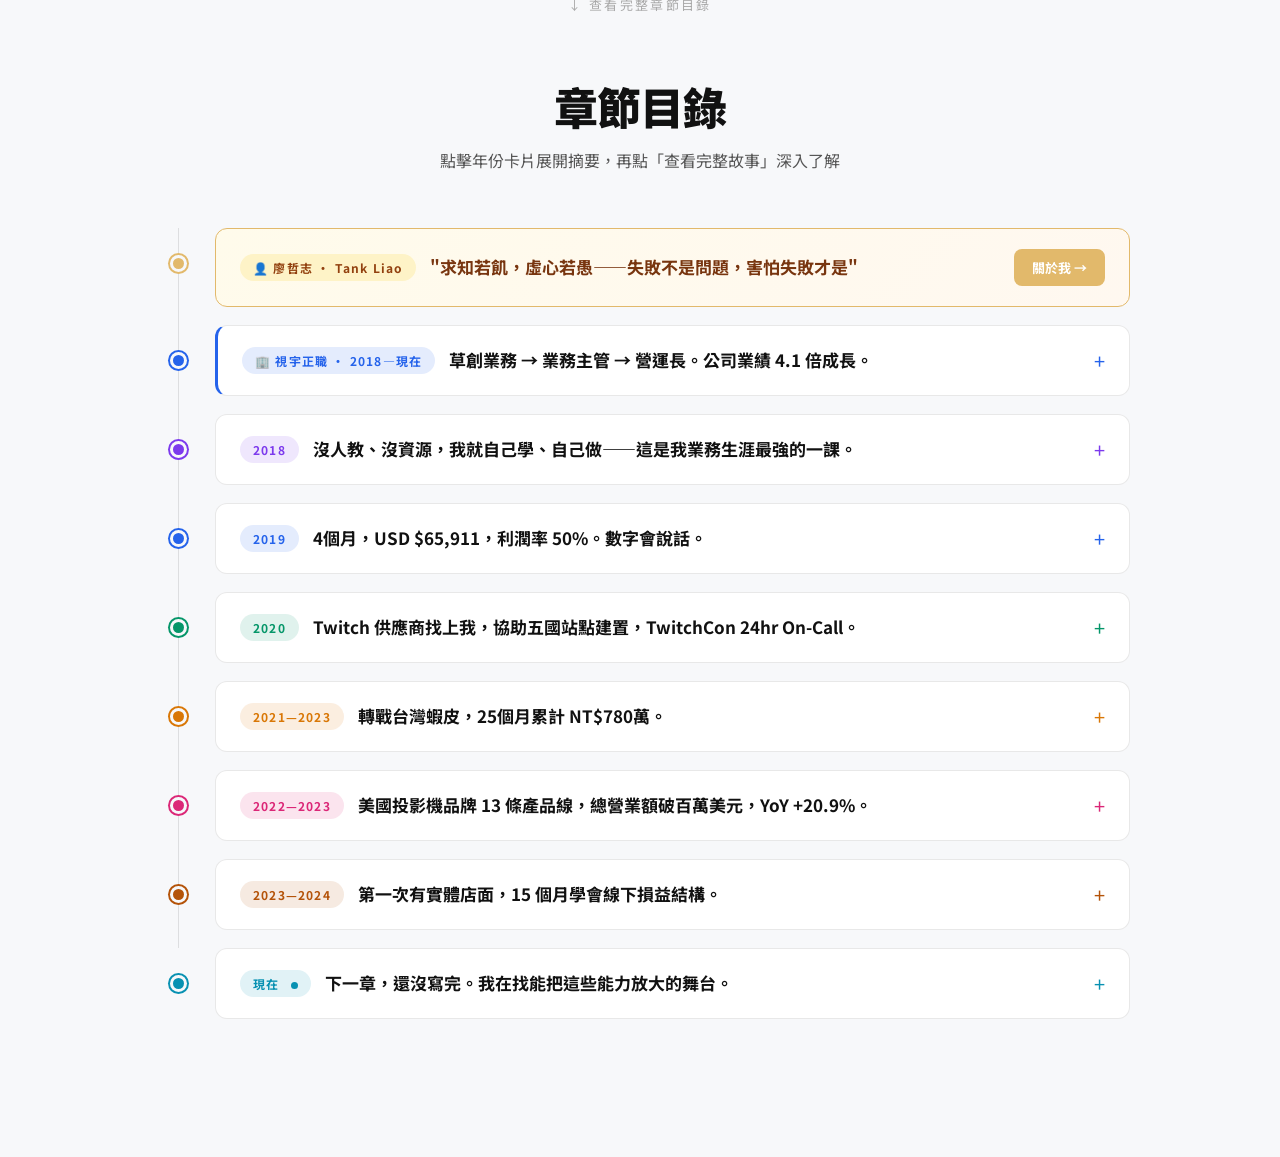
==== commit 1bd78e65: "Add files via upload" ====
--- a/images/index.html
+++ b/images/index.html
@@ -19,8 +19,8 @@
 
 /* BIG BG */
 .bg{position:fixed;inset:0;z-index:0;display:grid;grid-template-columns:repeat(3,1fr);grid-template-rows:repeat(2,1fr);background:#F7F8FA;pointer-events:none;}
-.bc{overflow:hidden;display:flex;align-items:center;justify-content:center;opacity:0.03;filter:grayscale(100%);transition:opacity .9s ease,filter .9s ease;}
-.bc.lit{opacity:0.5;filter:grayscale(0%);}
+.bc{overflow:hidden;display:flex;align-items:center;justify-content:center;opacity:0.04;filter:grayscale(100%) contrast(0.8);transition:opacity .9s ease,filter .9s ease;}
+.bc.lit{opacity:0.6;filter:grayscale(0%) contrast(1.1) drop-shadow(0 0 40px rgba(0,0,0,0.08));}
 .bc img{width:100%;height:100%;object-fit:contain;transform:scale(1.3);}
 .bc-fb{width:100%;height:100%;display:flex;flex-direction:column;align-items:center;justify-content:center;gap:12px;transform:scale(1.2);}
 .bc-fb .t{font-size:clamp(60px,9vw,130px);font-weight:900;letter-spacing:-0.02em;line-height:1;}
@@ -164,16 +164,12 @@
       onerror="this.parentNode.innerHTML='<div class=bc-fb><div class=t style=color:#9147ff>Twitch</div></div>'">
   </div>
   <div class="bc" id="bc4">
-    <div class="bc-fb">
-      <div class="t">📽</div>
-      <div class="s">投影幕品牌</div>
-    </div>
+    <img src="images/logo-projector.jpg" alt=""
+      onerror="this.parentNode.innerHTML='<div class=bc-fb><div class=t>📽</div><div class=s>投影幕品牌</div></div>'">
   </div>
   <div class="bc" id="bc5">
-    <div class="bc-fb">
-      <div class="t">🎫</div>
-      <div class="s">台灣彩券</div>
-    </div>
+    <img src="images/logo-lottery.jpg" alt=""
+      onerror="this.parentNode.innerHTML='<div class=bc-fb><div class=t>🎫</div><div class=s>台灣彩券</div></div>'">
   </div>
 </div>
 
@@ -281,8 +277,8 @@
     <div class="ss-yr"><div class="ss-yr-txt">2020</div></div>
   </section>
 
-  <!-- s5: odd → yr left, card right | logos: 4(投影幕) -->
-  <section class="ss" data-target-logos="4">
+  <!-- s5: odd → yr left, card right | logos: 4(投影幕)+2(Amazon) -->
+  <section class="ss" data-target-logos="2,4">
     <div class="ss-yr"><div class="ss-yr-txt">2022<br>—<br>2023</div></div>
     <div class="ss-card"><div class="scard">
       <div class="stag" style="background:#fce7f3;color:#9d174d">2022 — 2023</div>
